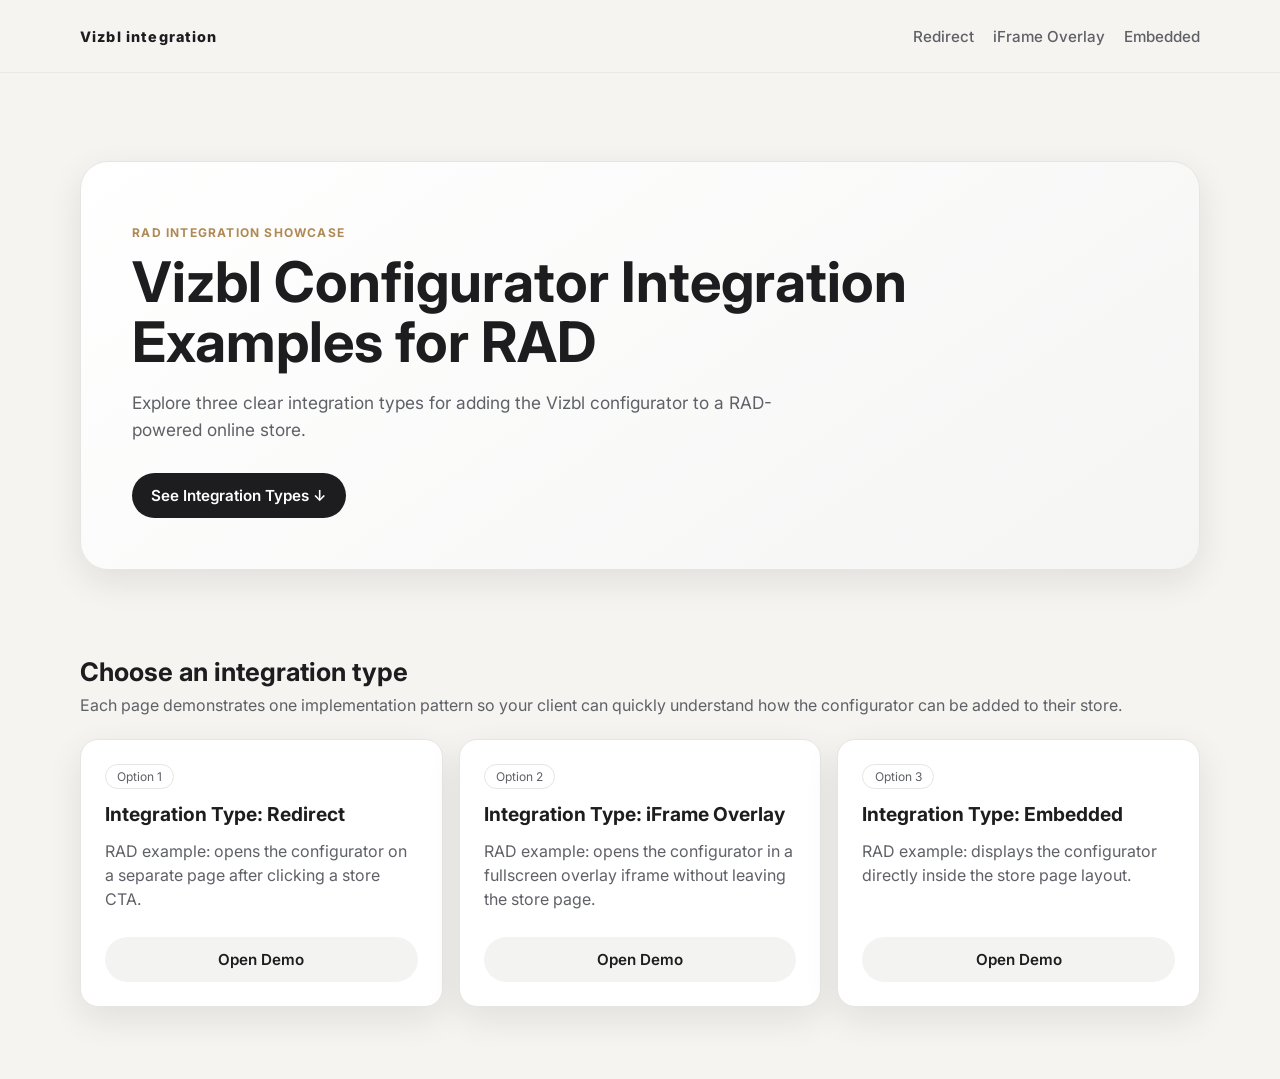
==== index.html @ 955865a3 "Refine RAD integration copy and remove product pricing cues" ====
<!doctype html>
<html lang="en">
  <head>
    <meta charset="UTF-8" />
    <meta name="viewport" content="width=device-width, initial-scale=1.0" />
    <title>Vizbl integration</title>
    <link rel="preconnect" href="https://fonts.googleapis.com" />
    <link rel="preconnect" href="https://fonts.gstatic.com" crossorigin />
    <link
      href="https://fonts.googleapis.com/css2?family=Inter:wght@400;500;600;700;800&display=swap"
      rel="stylesheet"
    />
    <link rel="stylesheet" href="styles.css" />
  </head>
  <body>
    <header class="site-header">
      <div class="container header-inner">
        <a class="brand" href="index.html">Vizbl integration</a>
        <nav>
          <a href="redirect.html">Redirect</a>
          <a href="iframe.html">iFrame Overlay</a>
          <a href="embedded.html">Embedded</a>
        </nav>
      </div>
    </header>

    <main>
      <section class="hero">
        <div class="container hero-content">
          <p class="eyebrow">RAD integration showcase</p>
          <h1>Vizbl Configurator Integration Examples for RAD</h1>
          <p class="subhead">
            Explore three clear integration types for adding the Vizbl configurator to a RAD-powered online store.
          </p>
          <a class="btn btn-primary mobile-scroll-cta" href="#integration-cards">See Integration Types ↓</a>
        </div>
      </section>

      <section class="cards-section" id="integration-cards">
        <div class="container">
          <div class="section-heading">
            <h2>Choose an integration type</h2>
            <p>
              Each page demonstrates one implementation pattern so your client can quickly understand how the configurator can be added to their store.
            </p>
          </div>

          <div class="integration-grid">
            <article class="integration-card">
              <div class="pill">Option 1</div>
              <h3>Integration Type: Redirect</h3>
              <p>RAD example: opens the configurator on a separate page after clicking a store CTA.</p>
              <a class="btn btn-secondary" href="redirect.html">Open Demo</a>
            </article>

            <article class="integration-card">
              <div class="pill">Option 2</div>
              <h3>Integration Type: iFrame Overlay</h3>
              <p>RAD example: opens the configurator in a fullscreen overlay iframe without leaving the store page.</p>
              <a class="btn btn-secondary" href="iframe.html">Open Demo</a>
            </article>

            <article class="integration-card">
              <div class="pill">Option 3</div>
              <h3>Integration Type: Embedded</h3>
              <p>RAD example: displays the configurator directly inside the store page layout.</p>
              <a class="btn btn-secondary" href="embedded.html">Open Demo</a>
            </article>
          </div>
        </div>
      </section>
    </main>
  </body>
</html>
---- styles.css ----
:root {
  --bg: #f5f4f1;
  --surface: #ffffff;
  --surface-soft: #f8f8f7;
  --text: #1d1d1f;
  --muted: #5f6167;
  --border: #e6e5e2;
  --primary: #1d1d1f;
  --primary-hover: #000000;
  --accent: #b08a55;
  --radius: 18px;
  --shadow: 0 12px 35px rgba(20, 21, 26, 0.09);
}

* {
  box-sizing: border-box;
}

html,
body {
  margin: 0;
  padding: 0;
  font-family: 'Inter', system-ui, -apple-system, Segoe UI, Roboto, sans-serif;
  color: var(--text);
  background: var(--bg);
}

a {
  color: inherit;
  text-decoration: none;
}

.container {
  width: min(1120px, calc(100vw - 3rem));
  margin: 0 auto;
}

.site-header {
  position: sticky;
  top: 0;
  z-index: 30;
  backdrop-filter: blur(10px);
  background: rgba(245, 244, 241, 0.86);
  border-bottom: 1px solid rgba(230, 229, 226, 0.8);
}

.header-inner {
  min-height: 72px;
  display: flex;
  align-items: center;
  justify-content: space-between;
  gap: 1rem;
}

.brand {
  font-weight: 800;
  letter-spacing: 0.08em;
  font-size: 0.9rem;
}

nav {
  display: flex;
  gap: 1.2rem;
  align-items: center;
}

nav a {
  color: var(--muted);
  font-weight: 500;
  font-size: 0.95rem;
  transition: color 0.2s ease;
}

nav a:hover,
nav a.active {
  color: var(--text);
}

.hero {
  padding: 5.5rem 0 4rem;
}

.hero-content {
  background: linear-gradient(145deg, #fff, #f5f5f4);
  border: 1px solid var(--border);
  border-radius: 28px;
  box-shadow: var(--shadow);
  padding: clamp(2rem, 4vw, 4rem);
}

.eyebrow {
  text-transform: uppercase;
  letter-spacing: 0.1em;
  color: var(--accent);
  font-size: 0.75rem;
  font-weight: 700;
  margin-bottom: 0.8rem;
}

h1 {
  margin: 0;
  font-size: clamp(2rem, 4.5vw, 3.5rem);
  line-height: 1.07;
}

.subhead {
  max-width: 62ch;
  color: var(--muted);
  font-size: 1.08rem;
  line-height: 1.6;
  margin: 1rem 0 1.8rem;
}

.mobile-scroll-cta {
  display: none;
}

.cards-section {
  padding: 0 0 4.5rem;
}

.section-heading {
  margin-bottom: 1.5rem;
}

.section-heading h2 {
  font-size: clamp(1.5rem, 2vw, 2rem);
  margin-bottom: 0.5rem;
}

.section-heading p {
  margin: 0;
  color: var(--muted);
}

.integration-grid {
  display: grid;
  grid-template-columns: repeat(3, minmax(0, 1fr));
  gap: 1rem;
}

.integration-card {
  background: var(--surface);
  border: 1px solid var(--border);
  border-radius: var(--radius);
  box-shadow: var(--shadow);
  padding: 1.5rem;
  display: flex;
  flex-direction: column;
  gap: 0.8rem;
}

.integration-card h3 {
  margin: 0;
  font-size: 1.2rem;
}

.integration-card p {
  color: var(--muted);
  margin: 0 0 0.8rem;
  line-height: 1.5;
  flex: 1;
}

.pill {
  width: fit-content;
  border: 1px solid var(--border);
  border-radius: 999px;
  font-size: 0.75rem;
  padding: 0.28rem 0.7rem;
  color: var(--muted);
}

.btn {
  border: 0;
  border-radius: 999px;
  padding: 0.82rem 1.2rem;
  font-size: 0.95rem;
  font-weight: 600;
  cursor: pointer;
  transition: transform 0.15s ease, background 0.2s ease, color 0.2s ease;
  display: inline-flex;
  align-items: center;
  justify-content: center;
}

.btn:hover {
  transform: translateY(-1px);
}

.btn-primary {
  background: var(--primary);
  color: #fff;
}

.btn-primary:hover {
  background: var(--primary-hover);
}

.btn-secondary {
  background: #f3f3f2;
  color: var(--text);
}

.btn-secondary:hover {
  background: #ececeb;
}

.btn-ghost {
  border: 1px solid var(--border);
  background: transparent;
}

.product-page {
  padding: 3rem 0;
}

.product-grid {
  display: grid;
  grid-template-columns: minmax(320px, 1.02fr) minmax(320px, 0.98fr);
  gap: 2.25rem;
}

.product-media,
.product-details,
.embedded-shell {
  background: var(--surface);
  border: 1px solid var(--border);
  border-radius: var(--radius);
  box-shadow: var(--shadow);
}

.product-media,
.product-details {
  padding: 1.4rem;
}

.product-image {
  min-height: 460px;
  border-radius: 12px;
  border: 1px solid var(--border);
}

.placeholder-gradient {
  background: radial-gradient(circle at 30% 30%, #d4c1a6 0%, #b89f7f 25%, #8e7b63 68%, #6f6151 100%);
}

.thumb-row {
  display: flex;
  gap: 0.7rem;
  margin-top: 0.9rem;
}

.thumb {
  height: 9px;
  width: 34px;
  border-radius: 999px;
  background: #d2d2d0;
}

.thumb.active {
  background: #8f7650;
}

.description {
  color: var(--muted);
  line-height: 1.65;
}

.price-row {
  margin: 1.2rem 0;
  display: grid;
  gap: 0.2rem;
}

.price {
  font-size: 2rem;
  font-weight: 700;
}

.price-note {
  color: var(--muted);
  font-size: 0.9rem;
}

.feature-list {
  margin: 1rem 0 1.4rem;
  padding-left: 1.2rem;
  display: grid;
  gap: 0.55rem;
  color: var(--text);
}

.cta-group {
  display: flex;
  flex-wrap: wrap;
  gap: 0.75rem;
}

.integration-note {
  margin-top: 1.25rem;
  padding: 1rem;
  border: 1px solid var(--border);
  background: var(--surface-soft);
  border-radius: 12px;
}

.integration-note h2 {
  margin: 0 0 0.5rem;
  font-size: 1rem;
}

.integration-note p {
  margin: 0;
  color: var(--muted);
  line-height: 1.55;
}

.overlay {
  position: fixed;
  inset: 0;
  z-index: 90;
  display: grid;
  place-items: center;
  opacity: 0;
  pointer-events: none;
  transition: opacity 0.25s ease;
}

.overlay.is-open {
  opacity: 1;
  pointer-events: auto;
}

.overlay-backdrop {
  position: absolute;
  inset: 0;
  background: rgba(14, 14, 16, 0.7);
}

.overlay-panel {
  position: relative;
  width: min(1280px, 96vw);
  height: min(88vh, 920px);
  border-radius: 16px;
  overflow: hidden;
  border: 1px solid #2f2f34;
  box-shadow: 0 28px 50px rgba(0, 0, 0, 0.35);
  background: #121316;
}

.overlay-panel iframe,
.embedded-shell iframe {
  width: 100%;
  height: 100%;
  border: 0;
}

.overlay-close {
  position: absolute;
  top: 0.8rem;
  right: 0.8rem;
  z-index: 2;
  border: 1px solid rgba(255, 255, 255, 0.3);
  width: 38px;
  height: 38px;
  border-radius: 50%;
  background: rgba(15, 15, 16, 0.7);
  color: #fff;
  font-size: 1.4rem;
  line-height: 1;
  cursor: pointer;
}

.split-grid {
  display: grid;
  grid-template-columns: 0.95fr 1.05fr;
  gap: 2rem;
}

.product-page-embedded .split-grid {
  grid-template-columns: 1fr;
}


.embedded-shell {
  min-height: 760px;
  overflow: hidden;
}

@media (max-width: 1024px) {
  .integration-grid,
  .product-grid,
  .split-grid {
    grid-template-columns: 1fr;
  }

  .product-image {
    min-height: 320px;
  }

  .embedded-shell {
    min-height: 620px;
  }
}

@media (max-width: 640px) {
  .container {
    width: min(1120px, calc(100vw - 1.5rem));
  }

  .header-inner {
    min-height: 64px;
    gap: 0.45rem;
  }

  .brand {
    font-size: 0.72rem;
    letter-spacing: 0.05em;
    white-space: nowrap;
  }

  nav {
    gap: 0.45rem;
    flex-wrap: nowrap;
    justify-content: flex-end;
  }

  nav a {
    font-size: 0.72rem;
    white-space: nowrap;
  }

  .mobile-scroll-cta {
    display: inline-flex;
  }

  .hero {
    padding-top: 3.2rem;
  }

  .product-page {
    padding-top: 1.6rem;
  }

  .overlay-panel {
    width: 98vw;
    height: 90vh;
    border-radius: 10px;
  }
}
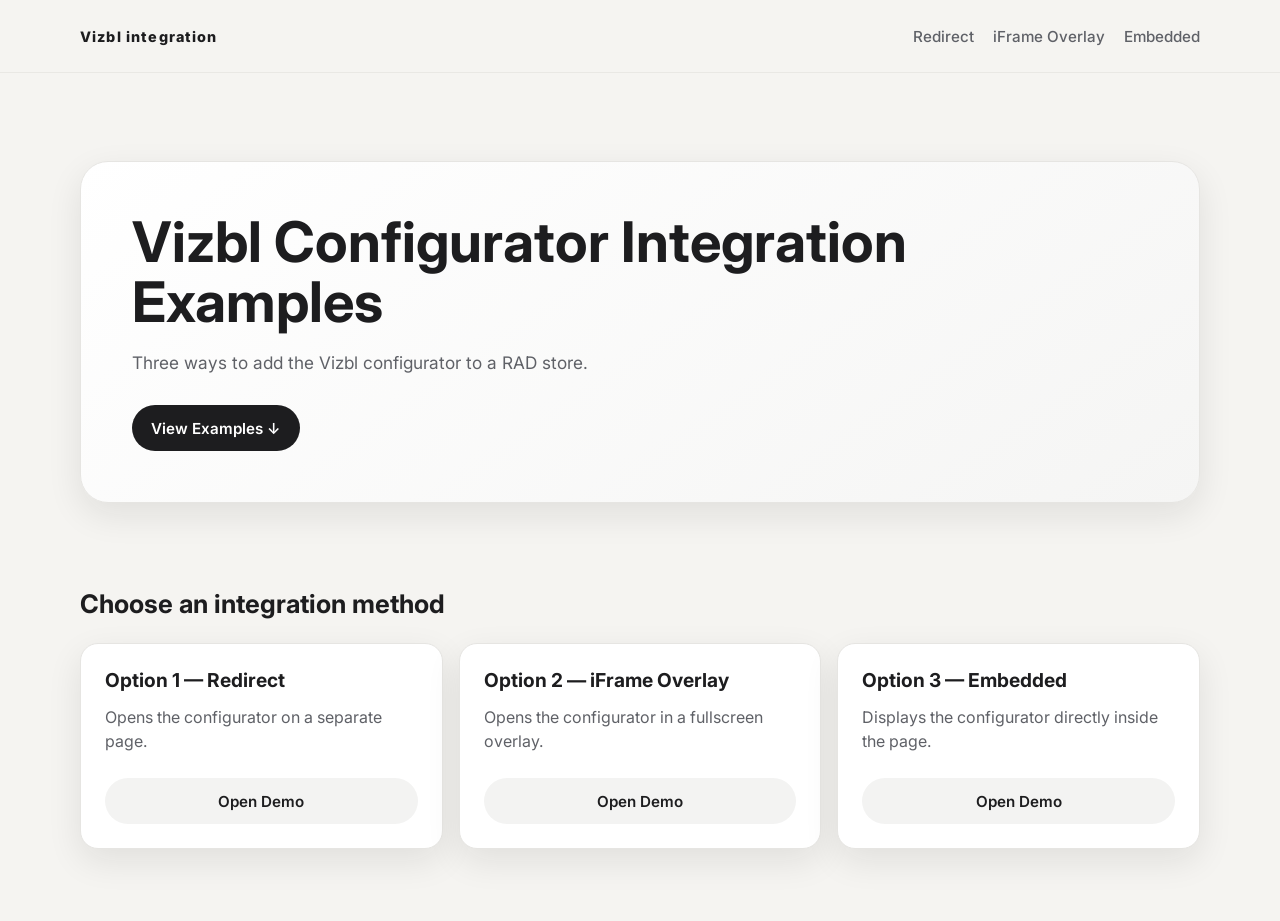
==== commit 0c5456b1: "Simplify copy and polish integration demo layouts" ====
--- a/index.html
+++ b/index.html
@@ -27,43 +27,34 @@
     <main>
       <section class="hero">
         <div class="container hero-content">
-          <p class="eyebrow">RAD integration showcase</p>
-          <h1>Vizbl Configurator Integration Examples for RAD</h1>
-          <p class="subhead">
-            Explore three clear integration types for adding the Vizbl configurator to a RAD-powered online store.
-          </p>
-          <a class="btn btn-primary mobile-scroll-cta" href="#integration-cards">See Integration Types ↓</a>
+          <h1>Vizbl Configurator Integration Examples</h1>
+          <p class="subhead">Three ways to add the Vizbl configurator to a RAD store.</p>
+          <a class="btn btn-primary mobile-scroll-cta" href="#integration-cards">View Examples ↓</a>
         </div>
       </section>
 
       <section class="cards-section" id="integration-cards">
         <div class="container">
           <div class="section-heading">
-            <h2>Choose an integration type</h2>
-            <p>
-              Each page demonstrates one implementation pattern so your client can quickly understand how the configurator can be added to their store.
-            </p>
+            <h2>Choose an integration method</h2>
           </div>
 
           <div class="integration-grid">
             <article class="integration-card">
-              <div class="pill">Option 1</div>
-              <h3>Integration Type: Redirect</h3>
-              <p>RAD example: opens the configurator on a separate page after clicking a store CTA.</p>
+              <h3>Option 1 — Redirect</h3>
+              <p>Opens the configurator on a separate page.</p>
               <a class="btn btn-secondary" href="redirect.html">Open Demo</a>
             </article>
 
             <article class="integration-card">
-              <div class="pill">Option 2</div>
-              <h3>Integration Type: iFrame Overlay</h3>
-              <p>RAD example: opens the configurator in a fullscreen overlay iframe without leaving the store page.</p>
+              <h3>Option 2 — iFrame Overlay</h3>
+              <p>Opens the configurator in a fullscreen overlay.</p>
               <a class="btn btn-secondary" href="iframe.html">Open Demo</a>
             </article>
 
             <article class="integration-card">
-              <div class="pill">Option 3</div>
-              <h3>Integration Type: Embedded</h3>
-              <p>RAD example: displays the configurator directly inside the store page layout.</p>
+              <h3>Option 3 — Embedded</h3>
+              <p>Displays the configurator directly inside the page.</p>
               <a class="btn btn-secondary" href="embedded.html">Open Demo</a>
             </article>
           </div>
--- a/styles.css
+++ b/styles.css
@@ -112,7 +112,7 @@
 }
 
 .mobile-scroll-cta {
-  display: none;
+  display: inline-flex;
 }
 
 .cards-section {
@@ -262,25 +262,52 @@
   background: #8f7650;
 }
 
+.preview-card {
+  height: 100%;
+  display: grid;
+  align-content: center;
+  justify-items: center;
+  gap: 0.35rem;
+  text-align: center;
+  color: #fff;
+  padding: 1rem;
+}
+
+.preview-label {
+  margin: 0 0 0.4rem;
+  font-size: 0.76rem;
+  letter-spacing: 0.1em;
+  text-transform: uppercase;
+  opacity: 0.9;
+}
+
+.preview-line {
+  margin: 0;
+  font-size: 1rem;
+  font-weight: 600;
+}
+
+.preview-arrow {
+  margin: 0.25rem 0;
+  font-size: 1.5rem;
+  font-weight: 700;
+}
+
+.close-example {
+  display: inline-block;
+  margin-bottom: 0.5rem;
+  color: var(--muted);
+  font-size: 0.9rem;
+}
+
+.mini-heading {
+  margin: 1.2rem 0 0.7rem;
+  font-size: 1rem;
+}
+
 .description {
   color: var(--muted);
   line-height: 1.65;
-}
-
-.price-row {
-  margin: 1.2rem 0;
-  display: grid;
-  gap: 0.2rem;
-}
-
-.price {
-  font-size: 2rem;
-  font-weight: 700;
-}
-
-.price-note {
-  color: var(--muted);
-  font-size: 0.9rem;
 }
 
 .feature-list {
@@ -431,10 +458,6 @@
     white-space: nowrap;
   }
 
-  .mobile-scroll-cta {
-    display: inline-flex;
-  }
-
   .hero {
     padding-top: 3.2rem;
   }
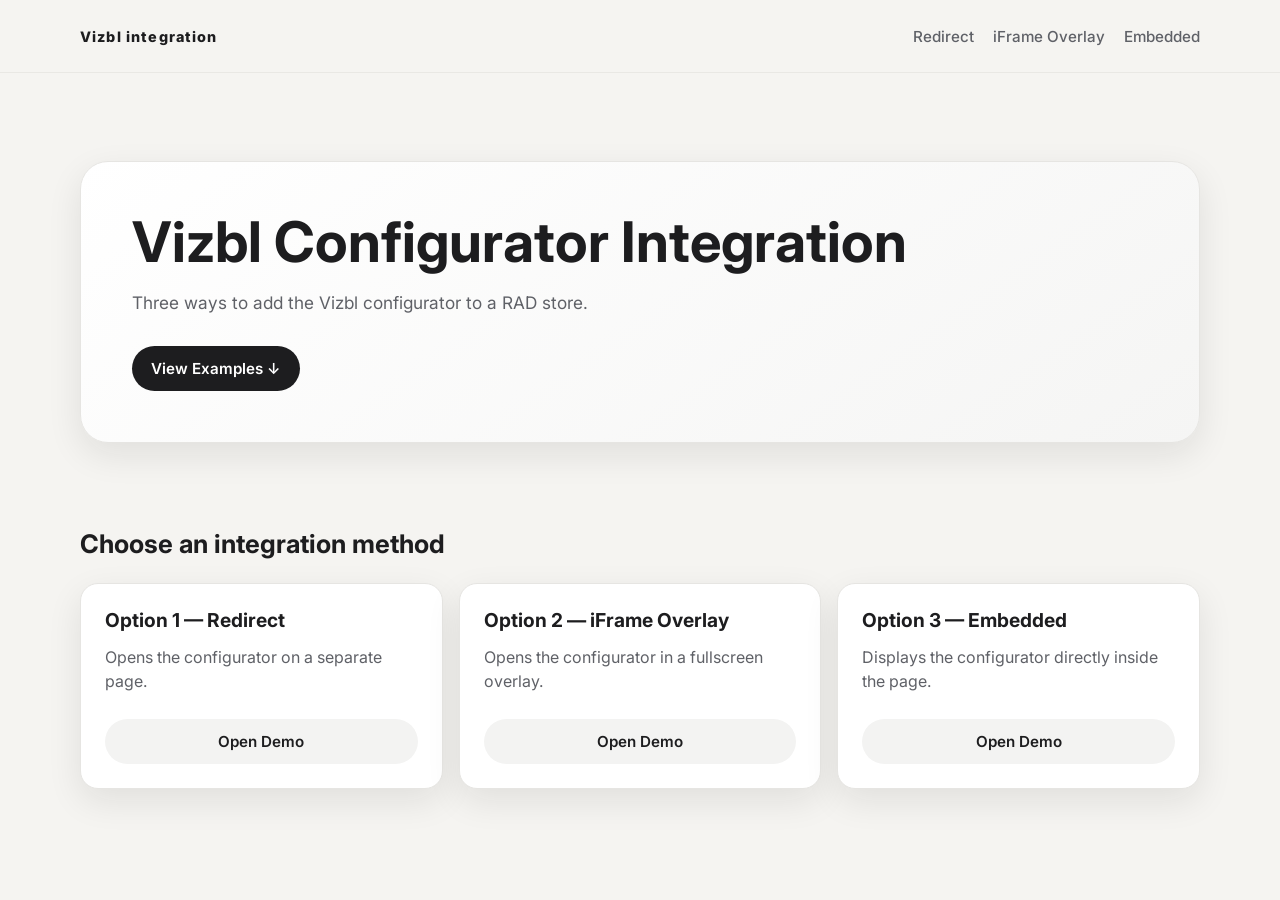
==== commit d7b7bb75: "Align homepage title and iframe copy snippet with demo markup" ====
--- a/index.html
+++ b/index.html
@@ -27,7 +27,7 @@
     <main>
       <section class="hero">
         <div class="container hero-content">
-          <h1>Vizbl Configurator Integration Examples</h1>
+          <h1>Vizbl Configurator Integration</h1>
           <p class="subhead">Three ways to add the Vizbl configurator to a RAD store.</p>
           <a class="btn btn-primary mobile-scroll-cta" href="#integration-cards">View Examples ↓</a>
         </div>
--- a/styles.css
+++ b/styles.css
@@ -221,7 +221,11 @@
   gap: 2.25rem;
 }
 
-.product-media,
+.single-column .product-grid {
+  grid-template-columns: 1fr;
+  max-width: 760px;
+}
+
 .product-details,
 .embedded-shell {
   background: var(--surface);
@@ -230,74 +234,8 @@
   box-shadow: var(--shadow);
 }
 
-.product-media,
 .product-details {
   padding: 1.4rem;
-}
-
-.product-image {
-  min-height: 460px;
-  border-radius: 12px;
-  border: 1px solid var(--border);
-}
-
-.placeholder-gradient {
-  background: radial-gradient(circle at 30% 30%, #d4c1a6 0%, #b89f7f 25%, #8e7b63 68%, #6f6151 100%);
-}
-
-.thumb-row {
-  display: flex;
-  gap: 0.7rem;
-  margin-top: 0.9rem;
-}
-
-.thumb {
-  height: 9px;
-  width: 34px;
-  border-radius: 999px;
-  background: #d2d2d0;
-}
-
-.thumb.active {
-  background: #8f7650;
-}
-
-.preview-card {
-  height: 100%;
-  display: grid;
-  align-content: center;
-  justify-items: center;
-  gap: 0.35rem;
-  text-align: center;
-  color: #fff;
-  padding: 1rem;
-}
-
-.preview-label {
-  margin: 0 0 0.4rem;
-  font-size: 0.76rem;
-  letter-spacing: 0.1em;
-  text-transform: uppercase;
-  opacity: 0.9;
-}
-
-.preview-line {
-  margin: 0;
-  font-size: 1rem;
-  font-weight: 600;
-}
-
-.preview-arrow {
-  margin: 0.25rem 0;
-  font-size: 1.5rem;
-  font-weight: 700;
-}
-
-.close-example {
-  display: inline-block;
-  margin-bottom: 0.5rem;
-  color: var(--muted);
-  font-size: 0.9rem;
 }
 
 .mini-heading {
@@ -322,6 +260,13 @@
   display: flex;
   flex-wrap: wrap;
   gap: 0.75rem;
+}
+
+.copy-status {
+  margin: 0.8rem 0 0;
+  min-height: 1.2em;
+  color: var(--muted);
+  font-size: 0.9rem;
 }
 
 .integration-note {
@@ -422,9 +367,6 @@
     grid-template-columns: 1fr;
   }
 
-  .product-image {
-    min-height: 320px;
-  }
 
   .embedded-shell {
     min-height: 620px;
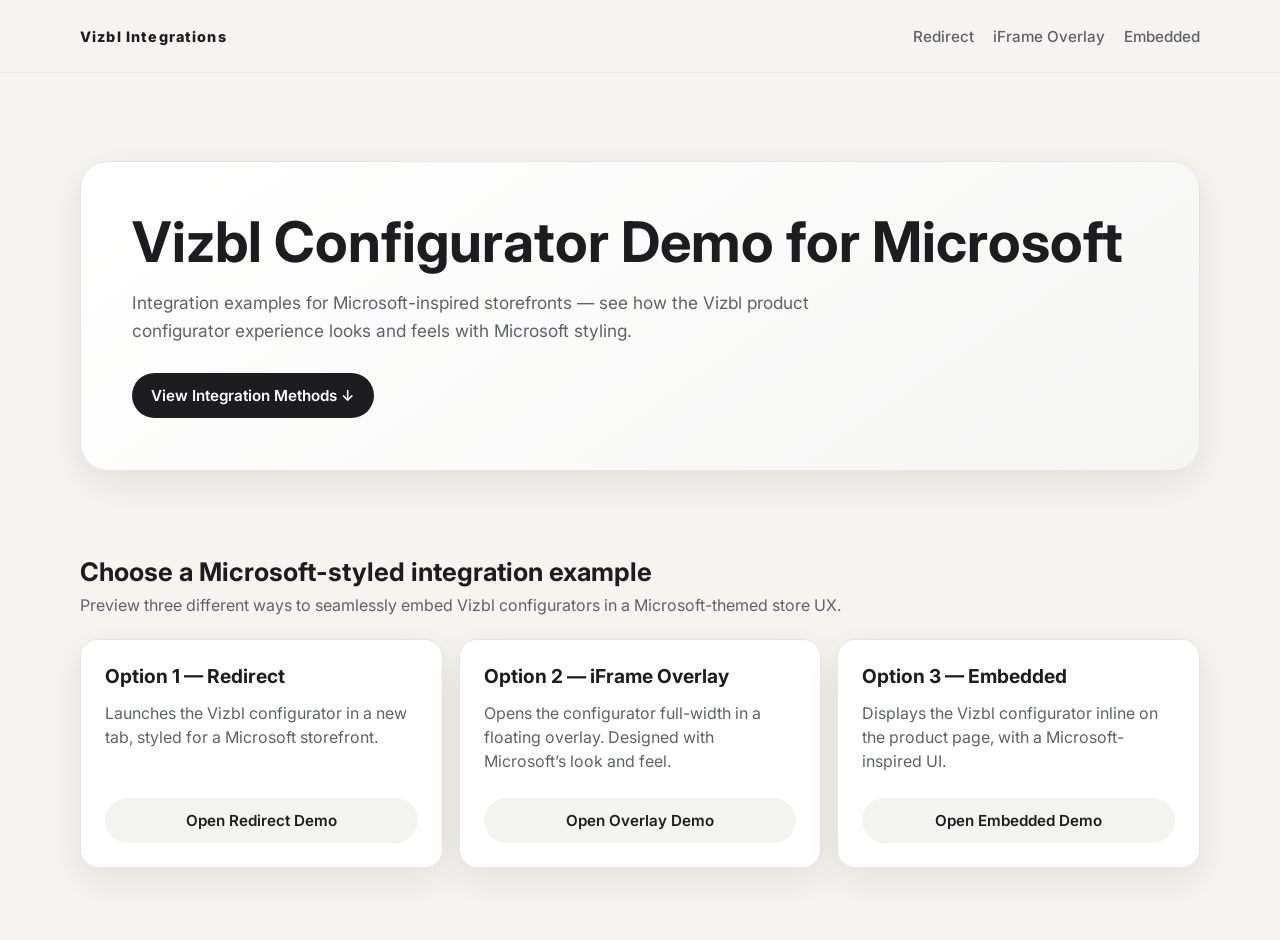
==== commit 237c5e73: "AI update index.html" ====
--- a/index.html
+++ b/index.html
@@ -3,19 +3,16 @@
   <head>
     <meta charset="UTF-8" />
     <meta name="viewport" content="width=device-width, initial-scale=1.0" />
-    <title>Vizbl integration</title>
+    <title>Vizbl Integrations – Microsoft-styled Demo</title>
     <link rel="preconnect" href="https://fonts.googleapis.com" />
     <link rel="preconnect" href="https://fonts.gstatic.com" crossorigin />
-    <link
-      href="https://fonts.googleapis.com/css2?family=Inter:wght@400;500;600;700;800&display=swap"
-      rel="stylesheet"
-    />
+    <link href="https://fonts.googleapis.com/css2?family=Inter:wght@400;500;600;700;800&display=swap" rel="stylesheet" />
     <link rel="stylesheet" href="styles.css" />
   </head>
   <body>
     <header class="site-header">
       <div class="container header-inner">
-        <a class="brand" href="index.html">Vizbl integration</a>
+        <a class="brand" href="index.html">Vizbl Integrations</a>
         <nav>
           <a href="redirect.html">Redirect</a>
           <a href="iframe.html">iFrame Overlay</a>
@@ -23,39 +20,35 @@
         </nav>
       </div>
     </header>
-
     <main>
       <section class="hero">
         <div class="container hero-content">
-          <h1>Vizbl Configurator Integration</h1>
-          <p class="subhead">Three ways to add the Vizbl configurator to a RAD store.</p>
-          <a class="btn btn-primary mobile-scroll-cta" href="#integration-cards">View Examples ↓</a>
+          <h1>Vizbl Configurator Demo for Microsoft</h1>
+          <p class="subhead">Integration examples for Microsoft-inspired storefronts — see how the Vizbl product configurator experience looks and feels with Microsoft styling.</p>
+          <a class="btn btn-primary mobile-scroll-cta" href="#integration-cards">View Integration Methods ↓</a>
         </div>
       </section>
-
       <section class="cards-section" id="integration-cards">
         <div class="container">
           <div class="section-heading">
-            <h2>Choose an integration method</h2>
+            <h2>Choose a Microsoft-styled integration example</h2>
+            <p>Preview three different ways to seamlessly embed Vizbl configurators in a Microsoft-themed store UX.</p>
           </div>
-
           <div class="integration-grid">
             <article class="integration-card">
               <h3>Option 1 — Redirect</h3>
-              <p>Opens the configurator on a separate page.</p>
-              <a class="btn btn-secondary" href="redirect.html">Open Demo</a>
+              <p>Launches the Vizbl configurator in a new tab, styled for a Microsoft storefront.</p>
+              <a class="btn btn-secondary" href="redirect.html">Open Redirect Demo</a>
             </article>
-
             <article class="integration-card">
               <h3>Option 2 — iFrame Overlay</h3>
-              <p>Opens the configurator in a fullscreen overlay.</p>
-              <a class="btn btn-secondary" href="iframe.html">Open Demo</a>
+              <p>Opens the configurator full-width in a floating overlay. Designed with Microsoft’s look and feel.</p>
+              <a class="btn btn-secondary" href="iframe.html">Open Overlay Demo</a>
             </article>
-
             <article class="integration-card">
               <h3>Option 3 — Embedded</h3>
-              <p>Displays the configurator directly inside the page.</p>
-              <a class="btn btn-secondary" href="embedded.html">Open Demo</a>
+              <p>Displays the Vizbl configurator inline on the product page, with a Microsoft-inspired UI.</p>
+              <a class="btn btn-secondary" href="embedded.html">Open Embedded Demo</a>
             </article>
           </div>
         </div>
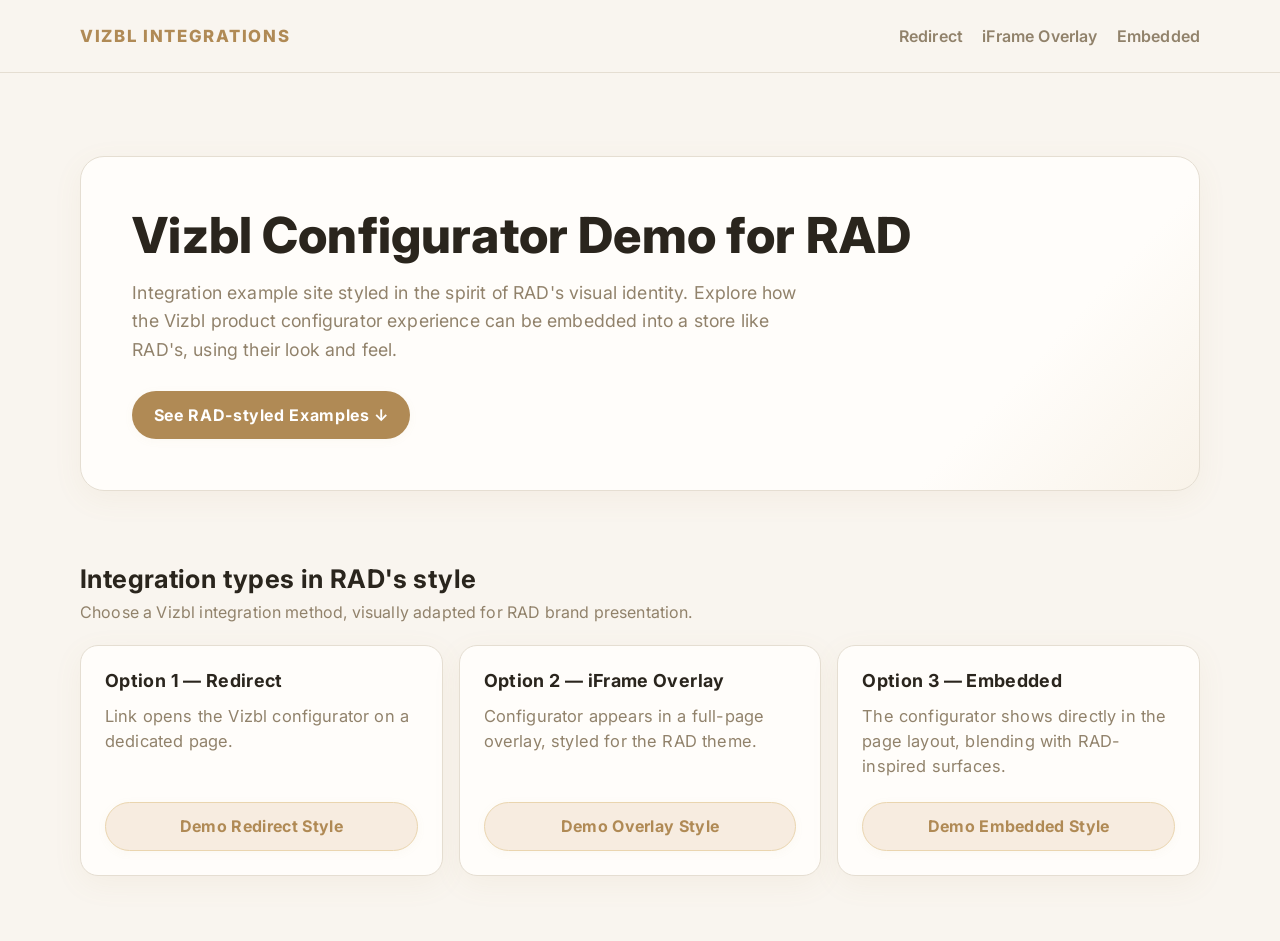
==== commit e70ba365: "AI update index.html" ====
--- a/index.html
+++ b/index.html
@@ -3,10 +3,13 @@
   <head>
     <meta charset="UTF-8" />
     <meta name="viewport" content="width=device-width, initial-scale=1.0" />
-    <title>Vizbl Integrations – Microsoft-styled Demo</title>
+    <title>Vizbl Integrations Demo &mdash; RAD Style</title>
     <link rel="preconnect" href="https://fonts.googleapis.com" />
     <link rel="preconnect" href="https://fonts.gstatic.com" crossorigin />
-    <link href="https://fonts.googleapis.com/css2?family=Inter:wght@400;500;600;700;800&display=swap" rel="stylesheet" />
+    <link
+      href="https://fonts.googleapis.com/css2?family=Inter:wght@400;500;600;700;800&display=swap"
+      rel="stylesheet"
+    />
     <link rel="stylesheet" href="styles.css" />
   </head>
   <body>
@@ -20,35 +23,40 @@
         </nav>
       </div>
     </header>
+
     <main>
       <section class="hero">
         <div class="container hero-content">
-          <h1>Vizbl Configurator Demo for Microsoft</h1>
-          <p class="subhead">Integration examples for Microsoft-inspired storefronts — see how the Vizbl product configurator experience looks and feels with Microsoft styling.</p>
-          <a class="btn btn-primary mobile-scroll-cta" href="#integration-cards">View Integration Methods ↓</a>
+          <h1>Vizbl Configurator Demo for RAD</h1>
+          <p class="subhead">Integration example site styled in the spirit of RAD's visual identity. Explore how the Vizbl product configurator experience can be embedded into a store like RAD's, using their look and feel.</p>
+          <a class="btn btn-primary mobile-scroll-cta" href="#integration-cards">See RAD-styled Examples ↓</a>
         </div>
       </section>
+
       <section class="cards-section" id="integration-cards">
         <div class="container">
           <div class="section-heading">
-            <h2>Choose a Microsoft-styled integration example</h2>
-            <p>Preview three different ways to seamlessly embed Vizbl configurators in a Microsoft-themed store UX.</p>
+            <h2>Integration types in RAD's style</h2>
+            <p>Choose a Vizbl integration method, visually adapted for RAD brand presentation.</p>
           </div>
+
           <div class="integration-grid">
             <article class="integration-card">
               <h3>Option 1 — Redirect</h3>
-              <p>Launches the Vizbl configurator in a new tab, styled for a Microsoft storefront.</p>
-              <a class="btn btn-secondary" href="redirect.html">Open Redirect Demo</a>
+              <p>Link opens the Vizbl configurator on a dedicated page.</p>
+              <a class="btn btn-secondary" href="redirect.html">Demo Redirect Style</a>
             </article>
+
             <article class="integration-card">
               <h3>Option 2 — iFrame Overlay</h3>
-              <p>Opens the configurator full-width in a floating overlay. Designed with Microsoft’s look and feel.</p>
-              <a class="btn btn-secondary" href="iframe.html">Open Overlay Demo</a>
+              <p>Configurator appears in a full-page overlay, styled for the RAD theme.</p>
+              <a class="btn btn-secondary" href="iframe.html">Demo Overlay Style</a>
             </article>
+
             <article class="integration-card">
               <h3>Option 3 — Embedded</h3>
-              <p>Displays the Vizbl configurator inline on the product page, with a Microsoft-inspired UI.</p>
-              <a class="btn btn-secondary" href="embedded.html">Open Embedded Demo</a>
+              <p>The configurator shows directly in the page layout, blending with RAD-inspired surfaces.</p>
+              <a class="btn btn-secondary" href="embedded.html">Demo Embedded Style</a>
             </article>
           </div>
         </div>
--- a/styles.css
+++ b/styles.css
@@ -1,15 +1,15 @@
 :root {
-  --bg: #f5f4f1;
-  --surface: #ffffff;
-  --surface-soft: #f8f8f7;
-  --text: #1d1d1f;
-  --muted: #5f6167;
-  --border: #e6e5e2;
-  --primary: #1d1d1f;
-  --primary-hover: #000000;
+  --bg: #f9f5ef;
+  --surface: #fffdfa;
+  --surface-soft: #f5f2ed;
+  --text: #2a251d;
+  --muted: #91826b;
+  --border: #e5ded2;
+  --primary: #b08a55;
+  --primary-hover: #9d783f;
   --accent: #b08a55;
   --radius: 18px;
-  --shadow: 0 12px 35px rgba(20, 21, 26, 0.09);
+  --shadow: 0 8px 30px rgba(176, 138, 85, 0.07);
 }
 
 * {
@@ -23,6 +23,7 @@
   font-family: 'Inter', system-ui, -apple-system, Segoe UI, Roboto, sans-serif;
   color: var(--text);
   background: var(--bg);
+  letter-spacing: 0.01em;
 }
 
 a {
@@ -40,8 +41,8 @@
   top: 0;
   z-index: 30;
   backdrop-filter: blur(10px);
-  background: rgba(245, 244, 241, 0.86);
-  border-bottom: 1px solid rgba(230, 229, 226, 0.8);
+  background: rgba(249, 245, 239, 0.98);
+  border-bottom: 1px solid var(--border);
 }
 
 .header-inner {
@@ -54,8 +55,10 @@
 
 .brand {
   font-weight: 800;
-  letter-spacing: 0.08em;
-  font-size: 0.9rem;
+  letter-spacing: 0.1em;
+  font-size: 1.05rem;
+  color: var(--primary);
+  text-transform: uppercase;
 }
 
 nav {
@@ -66,66 +69,72 @@
 
 nav a {
   color: var(--muted);
-  font-weight: 500;
-  font-size: 0.95rem;
-  transition: color 0.2s ease;
+  font-weight: 600;
+  font-size: 1rem;
+  transition: color 0.17s ease;
+  letter-spacing: 0.01em;
 }
 
 nav a:hover,
 nav a.active {
-  color: var(--text);
+  color: var(--primary);
 }
 
 .hero {
-  padding: 5.5rem 0 4rem;
+  padding: 5.2rem 0 3.2rem;
 }
 
 .hero-content {
-  background: linear-gradient(145deg, #fff, #f5f5f4);
+  background: linear-gradient(133deg, #fffdfa 80%, #efe3cf 130%);
   border: 1px solid var(--border);
-  border-radius: 28px;
+  border-radius: 24px;
   box-shadow: var(--shadow);
-  padding: clamp(2rem, 4vw, 4rem);
+  padding: clamp(2.2rem, 4vw, 3.8rem);
 }
 
 .eyebrow {
   text-transform: uppercase;
-  letter-spacing: 0.1em;
+  letter-spacing: 0.13em;
   color: var(--accent);
-  font-size: 0.75rem;
-  font-weight: 700;
-  margin-bottom: 0.8rem;
+  font-size: 0.86rem;
+  font-weight: 700;
+  margin-bottom: 0.7rem;
 }
 
 h1 {
   margin: 0;
-  font-size: clamp(2rem, 4.5vw, 3.5rem);
-  line-height: 1.07;
+  font-size: clamp(2.05rem, 4vw, 3.1rem);
+  line-height: 1.1;
+  font-weight: 800;
 }
 
 .subhead {
   max-width: 62ch;
   color: var(--muted);
-  font-size: 1.08rem;
+  font-size: 1.11rem;
   line-height: 1.6;
-  margin: 1rem 0 1.8rem;
+  margin: 1rem 0 1.7rem;
 }
 
 .mobile-scroll-cta {
   display: inline-flex;
+  font-weight: 700;
+  letter-spacing: 0.06em;
 }
 
 .cards-section {
-  padding: 0 0 4.5rem;
+  padding: 0 0 4.1rem;
 }
 
 .section-heading {
-  margin-bottom: 1.5rem;
+  margin-bottom: 1.45rem;
 }
 
 .section-heading h2 {
-  font-size: clamp(1.5rem, 2vw, 2rem);
+  font-size: clamp(1.45rem, 2vw, 2rem);
   margin-bottom: 0.5rem;
+  font-weight: 700;
+  letter-spacing: 0.015em;
 }
 
 .section-heading p {
@@ -148,76 +157,92 @@
   display: flex;
   flex-direction: column;
   gap: 0.8rem;
-}
-
+  transition: box-shadow 0.19s;
+}
+.integration-card:hover {
+  box-shadow: 0 8px 38px rgba(176, 138, 85, 0.14);
+}
 .integration-card h3 {
   margin: 0;
-  font-size: 1.2rem;
+  font-size: 1.12rem;
+  font-weight: 700;
+  letter-spacing: 0.02em;
 }
 
 .integration-card p {
   color: var(--muted);
-  margin: 0 0 0.8rem;
-  line-height: 1.5;
+  margin: 0 0 0.6rem;
+  line-height: 1.52;
   flex: 1;
+  font-size: 1.03rem;
 }
 
 .pill {
   width: fit-content;
   border: 1px solid var(--border);
   border-radius: 999px;
-  font-size: 0.75rem;
-  padding: 0.28rem 0.7rem;
-  color: var(--muted);
+  font-size: 0.78rem;
+  padding: 0.26rem 0.7rem;
+  color: var(--muted);
+  background: #f7ece0;
 }
 
 .btn {
-  border: 0;
+  border: none;
   border-radius: 999px;
-  padding: 0.82rem 1.2rem;
-  font-size: 0.95rem;
-  font-weight: 600;
+  padding: 0.85rem 1.35rem;
+  font-size: 1rem;
+  font-weight: 700;
   cursor: pointer;
-  transition: transform 0.15s ease, background 0.2s ease, color 0.2s ease;
+  transition: transform 0.16s, background 0.12s, color 0.12s;
   display: inline-flex;
   align-items: center;
   justify-content: center;
-}
-
-.btn:hover {
-  transform: translateY(-1px);
+  font-family: inherit;
+  letter-spacing: 0.02em;
+  box-shadow: 0 2px 10px 0 rgba(185, 152, 90, 0.05);
+}
+.btn:active {
+  transform: scale(0.99);
 }
 
 .btn-primary {
   background: var(--primary);
   color: #fff;
-}
-
+  font-weight: 700;
+  letter-spacing: 0.04em;
+}
 .btn-primary:hover {
   background: var(--primary-hover);
 }
 
 .btn-secondary {
-  background: #f3f3f2;
-  color: var(--text);
-}
-
+  background: #f7ece0;
+  color: var(--accent);
+  border: 1px solid #ead5af;
+}
 .btn-secondary:hover {
-  background: #ececeb;
+  background: #f0dfc4;
+  color: #856733;
 }
 
 .btn-ghost {
-  border: 1px solid var(--border);
+  border: 1.5px solid var(--border);
   background: transparent;
+  color: var(--muted);
+}
+.btn-ghost:hover {
+  background: #f8edda;
+  color: var(--primary);
 }
 
 .product-page {
-  padding: 3rem 0;
+  padding: 2.4rem 0;
 }
 
 .product-grid {
   display: grid;
-  grid-template-columns: minmax(320px, 1.02fr) minmax(320px, 0.98fr);
+  grid-template-columns: minmax(340px, 1.02fr) minmax(340px, 0.98fr);
   gap: 2.25rem;
 }
 
@@ -229,63 +254,69 @@
 .product-details,
 .embedded-shell {
   background: var(--surface);
-  border: 1px solid var(--border);
+  border: 1.5px solid var(--border);
   border-radius: var(--radius);
   box-shadow: var(--shadow);
 }
 
 .product-details {
-  padding: 1.4rem;
+  padding: 1.28rem 1.35rem 1.22rem;
 }
 
 .mini-heading {
-  margin: 1.2rem 0 0.7rem;
+  margin: 1.1rem 0 0.53rem;
+  font-size: 1.085rem;
+  font-weight: 700;
+  letter-spacing: 0.01em;
+  color: var(--primary);
+}
+
+.description {
+  color: var(--muted);
+  line-height: 1.7;
   font-size: 1rem;
 }
 
-.description {
-  color: var(--muted);
-  line-height: 1.65;
-}
-
 .feature-list {
-  margin: 1rem 0 1.4rem;
-  padding-left: 1.2rem;
+  margin: 1.03rem 0 1.2rem 0.2rem;
+  padding-left: 1.05rem;
   display: grid;
-  gap: 0.55rem;
+  gap: 0.45rem;
   color: var(--text);
+  font-size: 1rem;
 }
 
 .cta-group {
   display: flex;
   flex-wrap: wrap;
-  gap: 0.75rem;
+  gap: 0.68rem;
 }
 
 .copy-status {
-  margin: 0.8rem 0 0;
+  margin: 0.88rem 0 0;
   min-height: 1.2em;
   color: var(--muted);
-  font-size: 0.9rem;
+  font-size: 0.93rem;
 }
 
 .integration-note {
-  margin-top: 1.25rem;
-  padding: 1rem;
-  border: 1px solid var(--border);
+  margin-top: 1.1rem;
+  padding: 1.06rem;
+  border: 1.5px solid var(--border);
   background: var(--surface-soft);
   border-radius: 12px;
 }
-
 .integration-note h2 {
-  margin: 0 0 0.5rem;
-  font-size: 1rem;
-}
-
+  margin: 0 0 0.45rem;
+  font-size: 1.07rem;
+  font-weight: 600;
+  color: var(--primary);
+}
 .integration-note p {
   margin: 0;
   color: var(--muted);
   line-height: 1.55;
+  font-size: 1rem;
 }
 
 .overlay {
@@ -298,7 +329,6 @@
   pointer-events: none;
   transition: opacity 0.25s ease;
 }
-
 .overlay.is-open {
   opacity: 1;
   pointer-events: auto;
@@ -307,18 +337,18 @@
 .overlay-backdrop {
   position: absolute;
   inset: 0;
-  background: rgba(14, 14, 16, 0.7);
+  background: rgba(186,168,133,0.16);
 }
 
 .overlay-panel {
   position: relative;
   width: min(1280px, 96vw);
   height: min(88vh, 920px);
-  border-radius: 16px;
+  border-radius: 15px;
   overflow: hidden;
-  border: 1px solid #2f2f34;
-  box-shadow: 0 28px 50px rgba(0, 0, 0, 0.35);
-  background: #121316;
+  border: 1.3px solid #ead5af;
+  box-shadow: 0 28px 50px rgba(186, 168, 133, 0.18);
+  background: #fdf8ef;
 }
 
 .overlay-panel iframe,
@@ -333,15 +363,20 @@
   top: 0.8rem;
   right: 0.8rem;
   z-index: 2;
-  border: 1px solid rgba(255, 255, 255, 0.3);
+  border: 1px solid #ead5af;
   width: 38px;
   height: 38px;
   border-radius: 50%;
-  background: rgba(15, 15, 16, 0.7);
-  color: #fff;
+  background: rgba(225, 210, 181, 0.6);
+  color: #866d47;
   font-size: 1.4rem;
   line-height: 1;
   cursor: pointer;
+  font-weight: 700;
+  transition: background .14s;
+}
+.overlay-close:hover {
+  background: #ead5af;
 }
 
 .split-grid {
@@ -349,14 +384,12 @@
   grid-template-columns: 0.95fr 1.05fr;
   gap: 2rem;
 }
-
 .product-page-embedded .split-grid {
   grid-template-columns: 1fr;
 }
 
-
 .embedded-shell {
-  min-height: 760px;
+  min-height: 735px;
   overflow: hidden;
 }
 
@@ -366,51 +399,42 @@
   .split-grid {
     grid-template-columns: 1fr;
   }
-
-
   .embedded-shell {
-    min-height: 620px;
+    min-height: 560px;
   }
 }
 
 @media (max-width: 640px) {
   .container {
-    width: min(1120px, calc(100vw - 1.5rem));
-  }
-
+    width: min(1120px, calc(100vw - 1.2rem));
+  }
   .header-inner {
-    min-height: 64px;
-    gap: 0.45rem;
-  }
-
+    min-height: 54px;
+    gap: 0.35rem;
+  }
   .brand {
-    font-size: 0.72rem;
-    letter-spacing: 0.05em;
+    font-size: 0.76rem;
+    letter-spacing: 0.08em;
     white-space: nowrap;
   }
-
   nav {
-    gap: 0.45rem;
+    gap: 0.38rem;
     flex-wrap: nowrap;
     justify-content: flex-end;
   }
-
   nav a {
-    font-size: 0.72rem;
+    font-size: 0.81rem;
     white-space: nowrap;
   }
-
   .hero {
-    padding-top: 3.2rem;
-  }
-
+    padding-top: 2.15rem;
+  }
   .product-page {
-    padding-top: 1.6rem;
-  }
-
+    padding-top: 1.33rem;
+  }
   .overlay-panel {
     width: 98vw;
     height: 90vh;
-    border-radius: 10px;
-  }
-}
+    border-radius: 8px;
+  }
+}
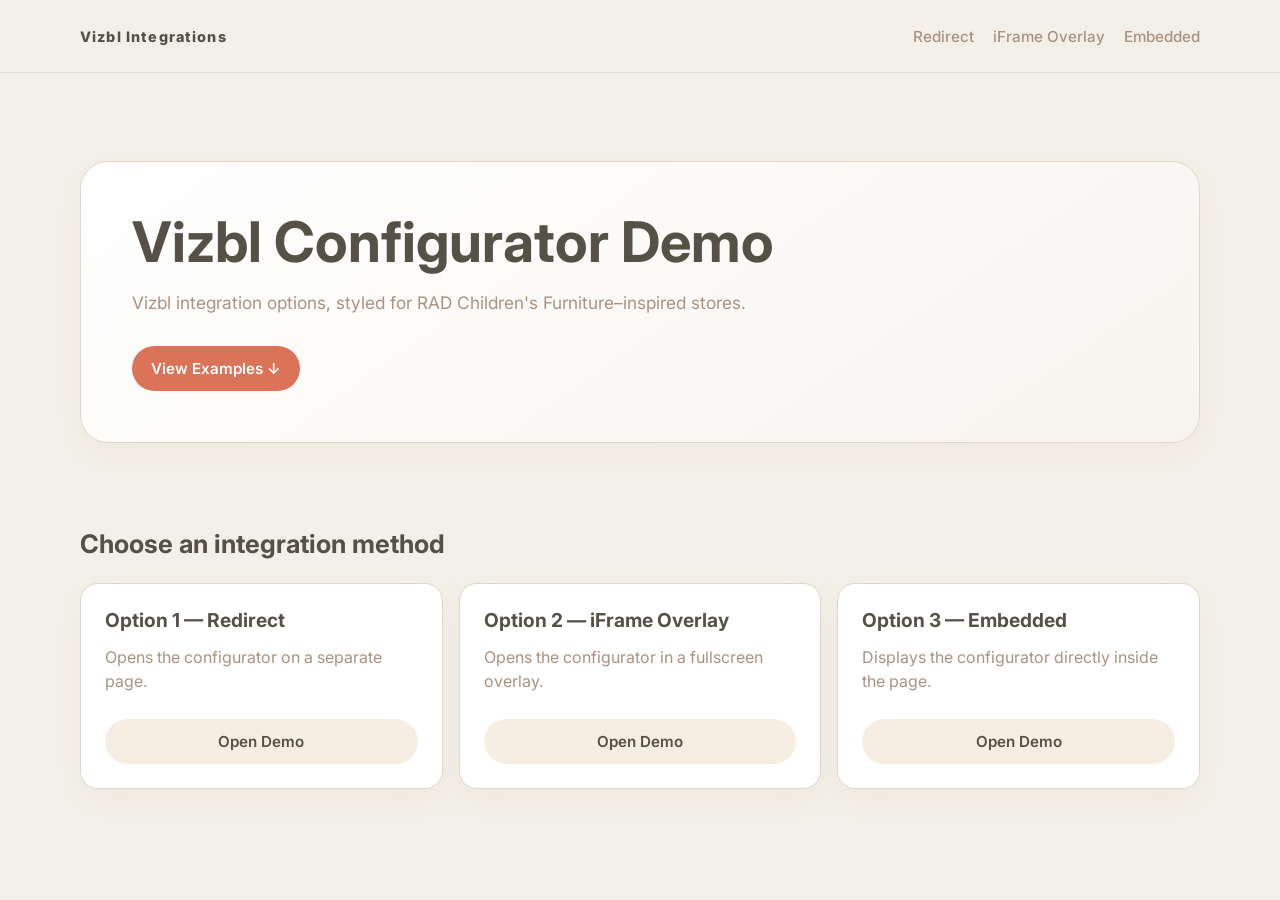
==== commit 7c437fb7: "AI update index.html" ====
--- a/index.html
+++ b/index.html
@@ -3,7 +3,7 @@
   <head>
     <meta charset="UTF-8" />
     <meta name="viewport" content="width=device-width, initial-scale=1.0" />
-    <title>Vizbl Integrations Demo &mdash; RAD Style</title>
+    <title>Vizbl Integrations</title>
     <link rel="preconnect" href="https://fonts.googleapis.com" />
     <link rel="preconnect" href="https://fonts.gstatic.com" crossorigin />
     <link
@@ -27,36 +27,35 @@
     <main>
       <section class="hero">
         <div class="container hero-content">
-          <h1>Vizbl Configurator Demo for RAD</h1>
-          <p class="subhead">Integration example site styled in the spirit of RAD's visual identity. Explore how the Vizbl product configurator experience can be embedded into a store like RAD's, using their look and feel.</p>
-          <a class="btn btn-primary mobile-scroll-cta" href="#integration-cards">See RAD-styled Examples ↓</a>
+          <h1>Vizbl Configurator Demo</h1>
+          <p class="subhead">Vizbl integration options, styled for RAD Children's Furniture–inspired stores.</p>
+          <a class="btn btn-primary mobile-scroll-cta" href="#integration-cards">View Examples ↓</a>
         </div>
       </section>
 
       <section class="cards-section" id="integration-cards">
         <div class="container">
           <div class="section-heading">
-            <h2>Integration types in RAD's style</h2>
-            <p>Choose a Vizbl integration method, visually adapted for RAD brand presentation.</p>
+            <h2>Choose an integration method</h2>
           </div>
 
           <div class="integration-grid">
             <article class="integration-card">
               <h3>Option 1 — Redirect</h3>
-              <p>Link opens the Vizbl configurator on a dedicated page.</p>
-              <a class="btn btn-secondary" href="redirect.html">Demo Redirect Style</a>
+              <p>Opens the configurator on a separate page.</p>
+              <a class="btn btn-secondary" href="redirect.html">Open Demo</a>
             </article>
 
             <article class="integration-card">
               <h3>Option 2 — iFrame Overlay</h3>
-              <p>Configurator appears in a full-page overlay, styled for the RAD theme.</p>
-              <a class="btn btn-secondary" href="iframe.html">Demo Overlay Style</a>
+              <p>Opens the configurator in a fullscreen overlay.</p>
+              <a class="btn btn-secondary" href="iframe.html">Open Demo</a>
             </article>
 
             <article class="integration-card">
               <h3>Option 3 — Embedded</h3>
-              <p>The configurator shows directly in the page layout, blending with RAD-inspired surfaces.</p>
-              <a class="btn btn-secondary" href="embedded.html">Demo Embedded Style</a>
+              <p>Displays the configurator directly inside the page.</p>
+              <a class="btn btn-secondary" href="embedded.html">Open Demo</a>
             </article>
           </div>
         </div>
--- a/styles.css
+++ b/styles.css
@@ -1,15 +1,15 @@
 :root {
-  --bg: #f9f5ef;
-  --surface: #fffdfa;
-  --surface-soft: #f5f2ed;
-  --text: #2a251d;
-  --muted: #91826b;
-  --border: #e5ded2;
-  --primary: #b08a55;
-  --primary-hover: #9d783f;
-  --accent: #b08a55;
+  --bg: #f3f0e9;
+  --surface: #ffffff;
+  --surface-soft: #f7f4ef;
+  --text: #555147;
+  --muted: #ab9280;
+  --border: #e0d7cb;
+  --primary: #da7357;
+  --primary-hover: #b85d43;
+  --accent: #b4976b;
   --radius: 18px;
-  --shadow: 0 8px 30px rgba(176, 138, 85, 0.07);
+  --shadow: 0 12px 35px rgba(200, 180, 140, 0.09);
 }
 
 * {
@@ -23,7 +23,6 @@
   font-family: 'Inter', system-ui, -apple-system, Segoe UI, Roboto, sans-serif;
   color: var(--text);
   background: var(--bg);
-  letter-spacing: 0.01em;
 }
 
 a {
@@ -41,8 +40,8 @@
   top: 0;
   z-index: 30;
   backdrop-filter: blur(10px);
-  background: rgba(249, 245, 239, 0.98);
-  border-bottom: 1px solid var(--border);
+  background: rgba(243, 240, 233, 0.92);
+  border-bottom: 1px solid rgba(224, 215, 203, 0.75);
 }
 
 .header-inner {
@@ -55,10 +54,8 @@
 
 .brand {
   font-weight: 800;
-  letter-spacing: 0.1em;
-  font-size: 1.05rem;
-  color: var(--primary);
-  text-transform: uppercase;
+  letter-spacing: 0.08em;
+  font-size: 0.9rem;
 }
 
 nav {
@@ -69,72 +66,66 @@
 
 nav a {
   color: var(--muted);
-  font-weight: 600;
-  font-size: 1rem;
-  transition: color 0.17s ease;
-  letter-spacing: 0.01em;
+  font-weight: 500;
+  font-size: 0.95rem;
+  transition: color 0.2s ease;
 }
 
 nav a:hover,
 nav a.active {
-  color: var(--primary);
+  color: var(--text);
 }
 
 .hero {
-  padding: 5.2rem 0 3.2rem;
+  padding: 5.5rem 0 4rem;
 }
 
 .hero-content {
-  background: linear-gradient(133deg, #fffdfa 80%, #efe3cf 130%);
-  border: 1px solid var(--border);
-  border-radius: 24px;
+  background: linear-gradient(145deg, #fff, #f7f4ef);
+  border: 1px solid var(--border);
+  border-radius: 28px;
   box-shadow: var(--shadow);
-  padding: clamp(2.2rem, 4vw, 3.8rem);
+  padding: clamp(2rem, 4vw, 4rem);
 }
 
 .eyebrow {
   text-transform: uppercase;
-  letter-spacing: 0.13em;
+  letter-spacing: 0.1em;
   color: var(--accent);
-  font-size: 0.86rem;
+  font-size: 0.75rem;
   font-weight: 700;
-  margin-bottom: 0.7rem;
+  margin-bottom: 0.8rem;
 }
 
 h1 {
   margin: 0;
-  font-size: clamp(2.05rem, 4vw, 3.1rem);
-  line-height: 1.1;
-  font-weight: 800;
+  font-size: clamp(2rem, 4.5vw, 3.5rem);
+  line-height: 1.07;
 }
 
 .subhead {
   max-width: 62ch;
   color: var(--muted);
-  font-size: 1.11rem;
+  font-size: 1.08rem;
   line-height: 1.6;
-  margin: 1rem 0 1.7rem;
+  margin: 1rem 0 1.8rem;
 }
 
 .mobile-scroll-cta {
   display: inline-flex;
-  font-weight: 700;
-  letter-spacing: 0.06em;
 }
 
 .cards-section {
-  padding: 0 0 4.1rem;
+  padding: 0 0 4.5rem;
 }
 
 .section-heading {
-  margin-bottom: 1.45rem;
+  margin-bottom: 1.5rem;
 }
 
 .section-heading h2 {
-  font-size: clamp(1.45rem, 2vw, 2rem);
+  font-size: clamp(1.5rem, 2vw, 2rem);
   margin-bottom: 0.5rem;
-  font-weight: 700;
-  letter-spacing: 0.015em;
 }
 
 .section-heading p {
@@ -157,92 +148,76 @@
   display: flex;
   flex-direction: column;
   gap: 0.8rem;
-  transition: box-shadow 0.19s;
-}
-.integration-card:hover {
-  box-shadow: 0 8px 38px rgba(176, 138, 85, 0.14);
-}
+}
+
 .integration-card h3 {
   margin: 0;
-  font-size: 1.12rem;
-  font-weight: 700;
-  letter-spacing: 0.02em;
+  font-size: 1.2rem;
 }
 
 .integration-card p {
   color: var(--muted);
-  margin: 0 0 0.6rem;
-  line-height: 1.52;
+  margin: 0 0 0.8rem;
+  line-height: 1.5;
   flex: 1;
-  font-size: 1.03rem;
 }
 
 .pill {
   width: fit-content;
   border: 1px solid var(--border);
   border-radius: 999px;
-  font-size: 0.78rem;
-  padding: 0.26rem 0.7rem;
-  color: var(--muted);
-  background: #f7ece0;
+  font-size: 0.75rem;
+  padding: 0.28rem 0.7rem;
+  color: var(--muted);
 }
 
 .btn {
-  border: none;
+  border: 0;
   border-radius: 999px;
-  padding: 0.85rem 1.35rem;
-  font-size: 1rem;
-  font-weight: 700;
+  padding: 0.82rem 1.2rem;
+  font-size: 0.95rem;
+  font-weight: 600;
   cursor: pointer;
-  transition: transform 0.16s, background 0.12s, color 0.12s;
+  transition: transform 0.15s ease, background 0.2s ease, color 0.2s ease;
   display: inline-flex;
   align-items: center;
   justify-content: center;
-  font-family: inherit;
-  letter-spacing: 0.02em;
-  box-shadow: 0 2px 10px 0 rgba(185, 152, 90, 0.05);
-}
-.btn:active {
-  transform: scale(0.99);
+}
+
+.btn:hover {
+  transform: translateY(-1px);
 }
 
 .btn-primary {
   background: var(--primary);
   color: #fff;
-  font-weight: 700;
-  letter-spacing: 0.04em;
-}
+}
+
 .btn-primary:hover {
   background: var(--primary-hover);
 }
 
 .btn-secondary {
-  background: #f7ece0;
-  color: var(--accent);
-  border: 1px solid #ead5af;
-}
+  background: #f7ede2;
+  color: var(--text);
+}
+
 .btn-secondary:hover {
-  background: #f0dfc4;
-  color: #856733;
+  background: #f3e6d7;
 }
 
 .btn-ghost {
-  border: 1.5px solid var(--border);
+  border: 1px solid var(--border);
   background: transparent;
-  color: var(--muted);
-}
-.btn-ghost:hover {
-  background: #f8edda;
-  color: var(--primary);
 }
 
 .product-page {
-  padding: 2.4rem 0;
+  padding: 3rem 0;
 }
 
 .product-grid {
   display: grid;
-  grid-template-columns: minmax(340px, 1.02fr) minmax(340px, 0.98fr);
+  grid-template-columns: minmax(320px, 1.02fr) minmax(320px, 0.98fr);
   gap: 2.25rem;
 }
 
@@ -254,69 +229,63 @@
 .product-details,
 .embedded-shell {
   background: var(--surface);
-  border: 1.5px solid var(--border);
+  border: 1px solid var(--border);
   border-radius: var(--radius);
   box-shadow: var(--shadow);
 }
 
 .product-details {
-  padding: 1.28rem 1.35rem 1.22rem;
+  padding: 1.4rem;
 }
 
 .mini-heading {
-  margin: 1.1rem 0 0.53rem;
-  font-size: 1.085rem;
-  font-weight: 700;
-  letter-spacing: 0.01em;
-  color: var(--primary);
+  margin: 1.2rem 0 0.7rem;
+  font-size: 1rem;
 }
 
 .description {
   color: var(--muted);
-  line-height: 1.7;
-  font-size: 1rem;
+  line-height: 1.65;
 }
 
 .feature-list {
-  margin: 1.03rem 0 1.2rem 0.2rem;
-  padding-left: 1.05rem;
+  margin: 1rem 0 1.4rem;
+  padding-left: 1.2rem;
   display: grid;
-  gap: 0.45rem;
+  gap: 0.55rem;
   color: var(--text);
-  font-size: 1rem;
 }
 
 .cta-group {
   display: flex;
   flex-wrap: wrap;
-  gap: 0.68rem;
+  gap: 0.75rem;
 }
 
 .copy-status {
-  margin: 0.88rem 0 0;
+  margin: 0.8rem 0 0;
   min-height: 1.2em;
   color: var(--muted);
-  font-size: 0.93rem;
+  font-size: 0.9rem;
 }
 
 .integration-note {
-  margin-top: 1.1rem;
-  padding: 1.06rem;
-  border: 1.5px solid var(--border);
+  margin-top: 1.25rem;
+  padding: 1rem;
+  border: 1px solid var(--border);
   background: var(--surface-soft);
   border-radius: 12px;
 }
+
 .integration-note h2 {
-  margin: 0 0 0.45rem;
-  font-size: 1.07rem;
-  font-weight: 600;
-  color: var(--primary);
-}
+  margin: 0 0 0.5rem;
+  font-size: 1rem;
+}
+
 .integration-note p {
   margin: 0;
   color: var(--muted);
   line-height: 1.55;
-  font-size: 1rem;
 }
 
 .overlay {
@@ -329,6 +298,7 @@
   pointer-events: none;
   transition: opacity 0.25s ease;
 }
+
 .overlay.is-open {
   opacity: 1;
   pointer-events: auto;
@@ -337,18 +307,18 @@
 .overlay-backdrop {
   position: absolute;
   inset: 0;
-  background: rgba(186,168,133,0.16);
+  background: rgba(168, 143, 110, 0.23);
 }
 
 .overlay-panel {
   position: relative;
   width: min(1280px, 96vw);
   height: min(88vh, 920px);
-  border-radius: 15px;
+  border-radius: 16px;
   overflow: hidden;
-  border: 1.3px solid #ead5af;
-  box-shadow: 0 28px 50px rgba(186, 168, 133, 0.18);
-  background: #fdf8ef;
+  border: 1px solid #cfb391;
+  box-shadow: 0 28px 50px rgba(184, 163, 133, 0.19);
+  background: #fcf7f1;
 }
 
 .overlay-panel iframe,
@@ -363,20 +333,15 @@
   top: 0.8rem;
   right: 0.8rem;
   z-index: 2;
-  border: 1px solid #ead5af;
+  border: 1px solid rgba(200, 176, 128, 0.22);
   width: 38px;
   height: 38px;
   border-radius: 50%;
-  background: rgba(225, 210, 181, 0.6);
-  color: #866d47;
+  background: rgba(218, 115, 87, 0.13);
+  color: #b85d43;
   font-size: 1.4rem;
   line-height: 1;
   cursor: pointer;
-  font-weight: 700;
-  transition: background .14s;
-}
-.overlay-close:hover {
-  background: #ead5af;
 }
 
 .split-grid {
@@ -384,12 +349,13 @@
   grid-template-columns: 0.95fr 1.05fr;
   gap: 2rem;
 }
+
 .product-page-embedded .split-grid {
   grid-template-columns: 1fr;
 }
 
 .embedded-shell {
-  min-height: 735px;
+  min-height: 760px;
   overflow: hidden;
 }
 
@@ -400,41 +366,48 @@
     grid-template-columns: 1fr;
   }
   .embedded-shell {
-    min-height: 560px;
+    min-height: 620px;
   }
 }
 
 @media (max-width: 640px) {
   .container {
-    width: min(1120px, calc(100vw - 1.2rem));
-  }
+    width: min(1120px, calc(100vw - 1.5rem));
+  }
+
   .header-inner {
-    min-height: 54px;
-    gap: 0.35rem;
-  }
+    min-height: 64px;
+    gap: 0.45rem;
+  }
+
   .brand {
-    font-size: 0.76rem;
-    letter-spacing: 0.08em;
+    font-size: 0.72rem;
+    letter-spacing: 0.05em;
     white-space: nowrap;
   }
+
   nav {
-    gap: 0.38rem;
+    gap: 0.45rem;
     flex-wrap: nowrap;
     justify-content: flex-end;
   }
+
   nav a {
-    font-size: 0.81rem;
+    font-size: 0.72rem;
     white-space: nowrap;
   }
+
   .hero {
-    padding-top: 2.15rem;
-  }
+    padding-top: 3.2rem;
+  }
+
   .product-page {
-    padding-top: 1.33rem;
-  }
+    padding-top: 1.6rem;
+  }
+
   .overlay-panel {
     width: 98vw;
     height: 90vh;
-    border-radius: 8px;
-  }
-}
+    border-radius: 10px;
+  }
+}
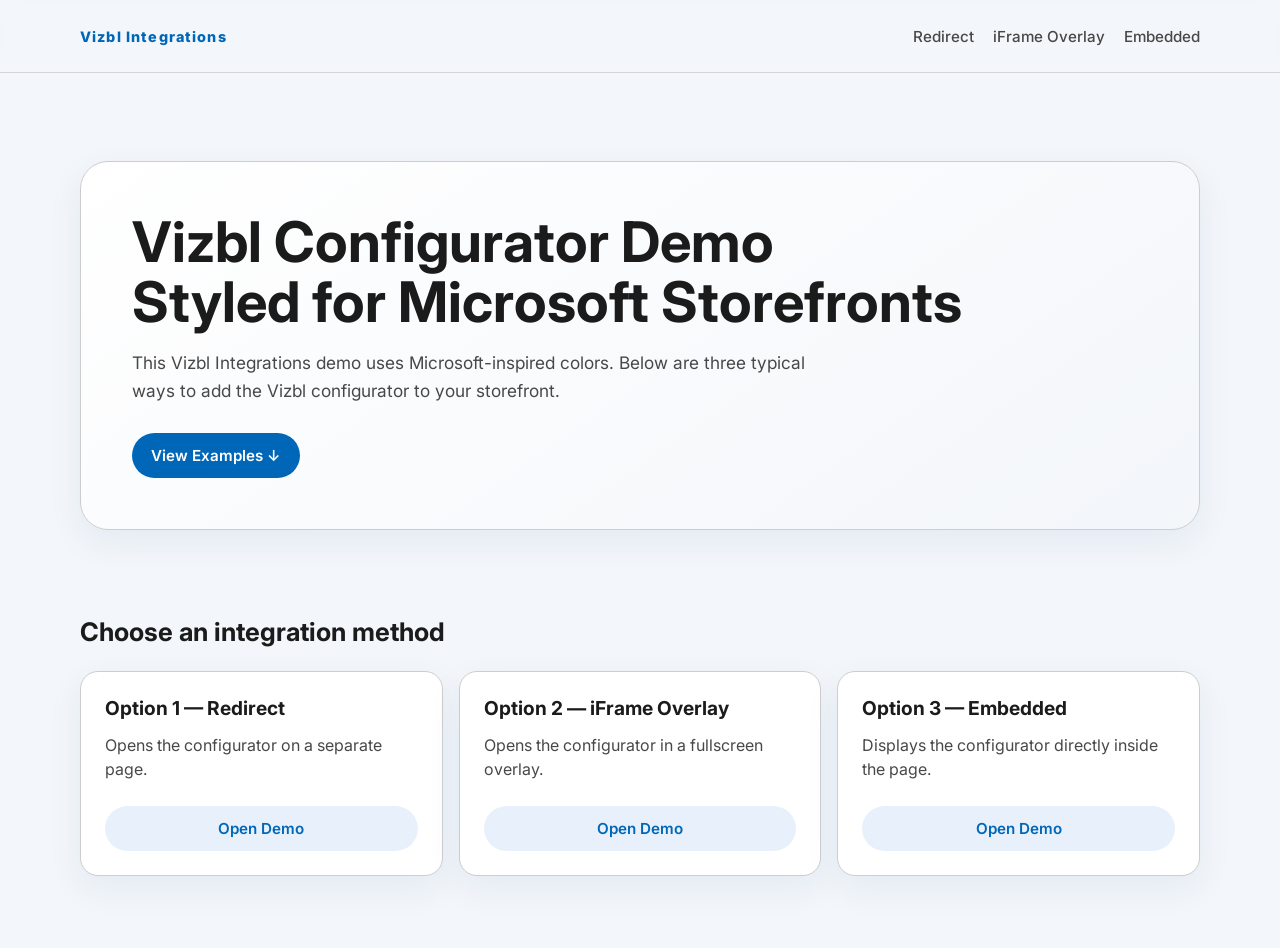
==== commit 6c9e0f2b: "AI update index.html" ====
--- a/index.html
+++ b/index.html
@@ -27,8 +27,8 @@
     <main>
       <section class="hero">
         <div class="container hero-content">
-          <h1>Vizbl Configurator Demo</h1>
-          <p class="subhead">Vizbl integration options, styled for RAD Children's Furniture–inspired stores.</p>
+          <h1>Vizbl Configurator Demo<br />Styled for Microsoft Storefronts</h1>
+          <p class="subhead">This Vizbl Integrations demo uses Microsoft-inspired colors. Below are three typical ways to add the Vizbl configurator to your storefront.</p>
           <a class="btn btn-primary mobile-scroll-cta" href="#integration-cards">View Examples ↓</a>
         </div>
       </section>
--- a/styles.css
+++ b/styles.css
@@ -1,15 +1,15 @@
 :root {
-  --bg: #f3f0e9;
+  --bg: #f3f6fa;
   --surface: #ffffff;
-  --surface-soft: #f7f4ef;
-  --text: #555147;
-  --muted: #ab9280;
-  --border: #e0d7cb;
-  --primary: #da7357;
-  --primary-hover: #b85d43;
-  --accent: #b4976b;
+  --surface-soft: #f6f8fb;
+  --text: #1b1b1b;
+  --muted: #484848;
+  --border: #cdcdcd;
+  --primary: #0067b8;
+  --primary-hover: #005a9e;
+  --accent: #0078d4;
   --radius: 18px;
-  --shadow: 0 12px 35px rgba(200, 180, 140, 0.09);
+  --shadow: 0 12px 35px rgba(33, 79, 135, 0.07);
 }
 
 * {
@@ -40,8 +40,8 @@
   top: 0;
   z-index: 30;
   backdrop-filter: blur(10px);
-  background: rgba(243, 240, 233, 0.92);
-  border-bottom: 1px solid rgba(224, 215, 203, 0.75);
+  background: rgba(243, 246, 250, 0.93);
+  border-bottom: 1px solid rgba(205, 205, 205, 0.8);
 }
 
 .header-inner {
@@ -56,6 +56,7 @@
   font-weight: 800;
   letter-spacing: 0.08em;
   font-size: 0.9rem;
+  color: var(--primary);
 }
 
 nav {
@@ -73,7 +74,7 @@
 
 nav a:hover,
 nav a.active {
-  color: var(--text);
+  color: var(--primary);
 }
 
 .hero {
@@ -81,7 +82,7 @@
 }
 
 .hero-content {
-  background: linear-gradient(145deg, #fff, #f7f4ef);
+  background: linear-gradient(145deg, #fff, #f3f6fa);
   border: 1px solid var(--border);
   border-radius: 28px;
   box-shadow: var(--shadow);
@@ -198,17 +199,18 @@
 }
 
 .btn-secondary {
-  background: #f7ede2;
-  color: var(--text);
+  background: #e8f1fb;
+  color: var(--primary);
 }
 
 .btn-secondary:hover {
-  background: #f3e6d7;
+  background: #deecf9;
 }
 
 .btn-ghost {
   border: 1px solid var(--border);
   background: transparent;
+  color: var(--primary);
 }
 
 .product-page {
@@ -307,7 +309,7 @@
 .overlay-backdrop {
   position: absolute;
   inset: 0;
-  background: rgba(168, 143, 110, 0.23);
+  background: rgba(14, 14, 16, 0.7);
 }
 
 .overlay-panel {
@@ -316,9 +318,9 @@
   height: min(88vh, 920px);
   border-radius: 16px;
   overflow: hidden;
-  border: 1px solid #cfb391;
-  box-shadow: 0 28px 50px rgba(184, 163, 133, 0.19);
-  background: #fcf7f1;
+  border: 1px solid #2f2f34;
+  box-shadow: 0 28px 50px rgba(0, 0, 0, 0.35);
+  background: #121316;
 }
 
 .overlay-panel iframe,
@@ -333,12 +335,12 @@
   top: 0.8rem;
   right: 0.8rem;
   z-index: 2;
-  border: 1px solid rgba(200, 176, 128, 0.22);
+  border: 1px solid rgba(255, 255, 255, 0.3);
   width: 38px;
   height: 38px;
   border-radius: 50%;
-  background: rgba(218, 115, 87, 0.13);
-  color: #b85d43;
+  background: rgba(15, 15, 16, 0.7);
+  color: #fff;
   font-size: 1.4rem;
   line-height: 1;
   cursor: pointer;
@@ -374,37 +376,30 @@
   .container {
     width: min(1120px, calc(100vw - 1.5rem));
   }
-
   .header-inner {
     min-height: 64px;
     gap: 0.45rem;
   }
-
   .brand {
     font-size: 0.72rem;
     letter-spacing: 0.05em;
     white-space: nowrap;
   }
-
   nav {
     gap: 0.45rem;
     flex-wrap: nowrap;
     justify-content: flex-end;
   }
-
   nav a {
     font-size: 0.72rem;
     white-space: nowrap;
   }
-
   .hero {
     padding-top: 3.2rem;
   }
-
   .product-page {
     padding-top: 1.6rem;
   }
-
   .overlay-panel {
     width: 98vw;
     height: 90vh;
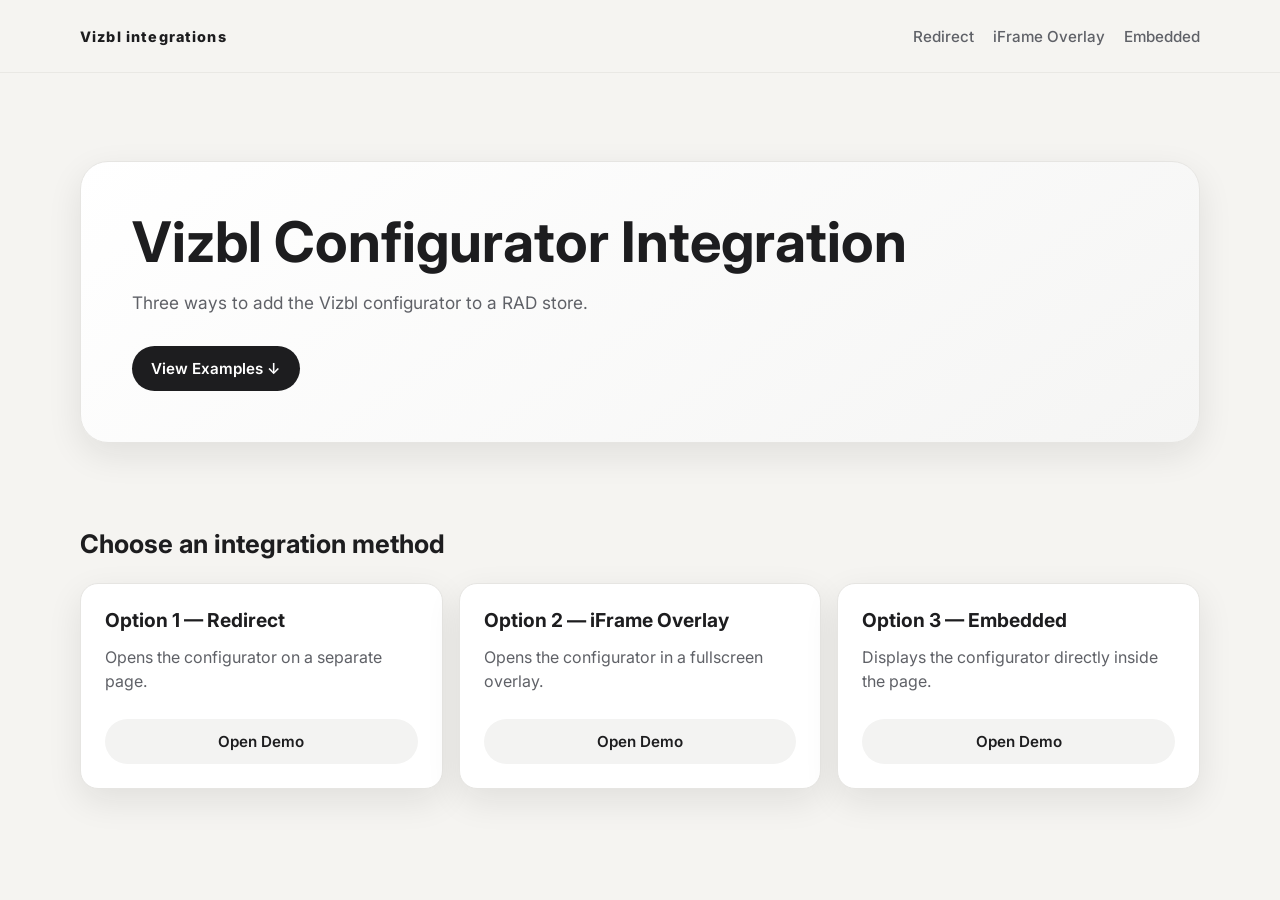
==== commit f218060b: "Fix integration labels and layout consistency" ====
--- a/index.html
+++ b/index.html
@@ -3,7 +3,7 @@
   <head>
     <meta charset="UTF-8" />
     <meta name="viewport" content="width=device-width, initial-scale=1.0" />
-    <title>Vizbl Integrations</title>
+    <title>Vizbl integrations</title>
     <link rel="preconnect" href="https://fonts.googleapis.com" />
     <link rel="preconnect" href="https://fonts.gstatic.com" crossorigin />
     <link
@@ -15,7 +15,7 @@
   <body>
     <header class="site-header">
       <div class="container header-inner">
-        <a class="brand" href="index.html">Vizbl Integrations</a>
+        <a class="brand" href="index.html">Vizbl integrations</a>
         <nav>
           <a href="redirect.html">Redirect</a>
           <a href="iframe.html">iFrame Overlay</a>
@@ -27,8 +27,8 @@
     <main>
       <section class="hero">
         <div class="container hero-content">
-          <h1>Vizbl Configurator Demo<br />Styled for Microsoft Storefronts</h1>
-          <p class="subhead">This Vizbl Integrations demo uses Microsoft-inspired colors. Below are three typical ways to add the Vizbl configurator to your storefront.</p>
+          <h1>Vizbl Configurator Integration</h1>
+          <p class="subhead">Three ways to add the Vizbl configurator to a RAD store.</p>
           <a class="btn btn-primary mobile-scroll-cta" href="#integration-cards">View Examples ↓</a>
         </div>
       </section>
--- a/styles.css
+++ b/styles.css
@@ -1,15 +1,15 @@
 :root {
-  --bg: #f3f6fa;
+  --bg: #f5f4f1;
   --surface: #ffffff;
-  --surface-soft: #f6f8fb;
-  --text: #1b1b1b;
-  --muted: #484848;
-  --border: #cdcdcd;
-  --primary: #0067b8;
-  --primary-hover: #005a9e;
-  --accent: #0078d4;
+  --surface-soft: #f8f8f7;
+  --text: #1d1d1f;
+  --muted: #5f6167;
+  --border: #e6e5e2;
+  --primary: #1d1d1f;
+  --primary-hover: #000000;
+  --accent: #b08a55;
   --radius: 18px;
-  --shadow: 0 12px 35px rgba(33, 79, 135, 0.07);
+  --shadow: 0 12px 35px rgba(20, 21, 26, 0.09);
 }
 
 * {
@@ -40,8 +40,8 @@
   top: 0;
   z-index: 30;
   backdrop-filter: blur(10px);
-  background: rgba(243, 246, 250, 0.93);
-  border-bottom: 1px solid rgba(205, 205, 205, 0.8);
+  background: rgba(245, 244, 241, 0.86);
+  border-bottom: 1px solid rgba(230, 229, 226, 0.8);
 }
 
 .header-inner {
@@ -56,7 +56,6 @@
   font-weight: 800;
   letter-spacing: 0.08em;
   font-size: 0.9rem;
-  color: var(--primary);
 }
 
 nav {
@@ -74,7 +73,7 @@
 
 nav a:hover,
 nav a.active {
-  color: var(--primary);
+  color: var(--text);
 }
 
 .hero {
@@ -82,7 +81,7 @@
 }
 
 .hero-content {
-  background: linear-gradient(145deg, #fff, #f3f6fa);
+  background: linear-gradient(145deg, #fff, #f5f5f4);
   border: 1px solid var(--border);
   border-radius: 28px;
   box-shadow: var(--shadow);
@@ -199,18 +198,17 @@
 }
 
 .btn-secondary {
-  background: #e8f1fb;
-  color: var(--primary);
+  background: #f3f3f2;
+  color: var(--text);
 }
 
 .btn-secondary:hover {
-  background: #deecf9;
+  background: #ececeb;
 }
 
 .btn-ghost {
   border: 1px solid var(--border);
   background: transparent;
-  color: var(--primary);
 }
 
 .product-page {
@@ -225,7 +223,6 @@
 
 .single-column .product-grid {
   grid-template-columns: 1fr;
-  max-width: 760px;
 }
 
 .product-details,
@@ -356,6 +353,7 @@
   grid-template-columns: 1fr;
 }
 
+
 .embedded-shell {
   min-height: 760px;
   overflow: hidden;
@@ -367,6 +365,8 @@
   .split-grid {
     grid-template-columns: 1fr;
   }
+
+
   .embedded-shell {
     min-height: 620px;
   }
@@ -376,30 +376,37 @@
   .container {
     width: min(1120px, calc(100vw - 1.5rem));
   }
+
   .header-inner {
     min-height: 64px;
     gap: 0.45rem;
   }
+
   .brand {
     font-size: 0.72rem;
     letter-spacing: 0.05em;
     white-space: nowrap;
   }
+
   nav {
     gap: 0.45rem;
     flex-wrap: nowrap;
     justify-content: flex-end;
   }
+
   nav a {
     font-size: 0.72rem;
     white-space: nowrap;
   }
+
   .hero {
     padding-top: 3.2rem;
   }
+
   .product-page {
     padding-top: 1.6rem;
   }
+
   .overlay-panel {
     width: 98vw;
     height: 90vh;
